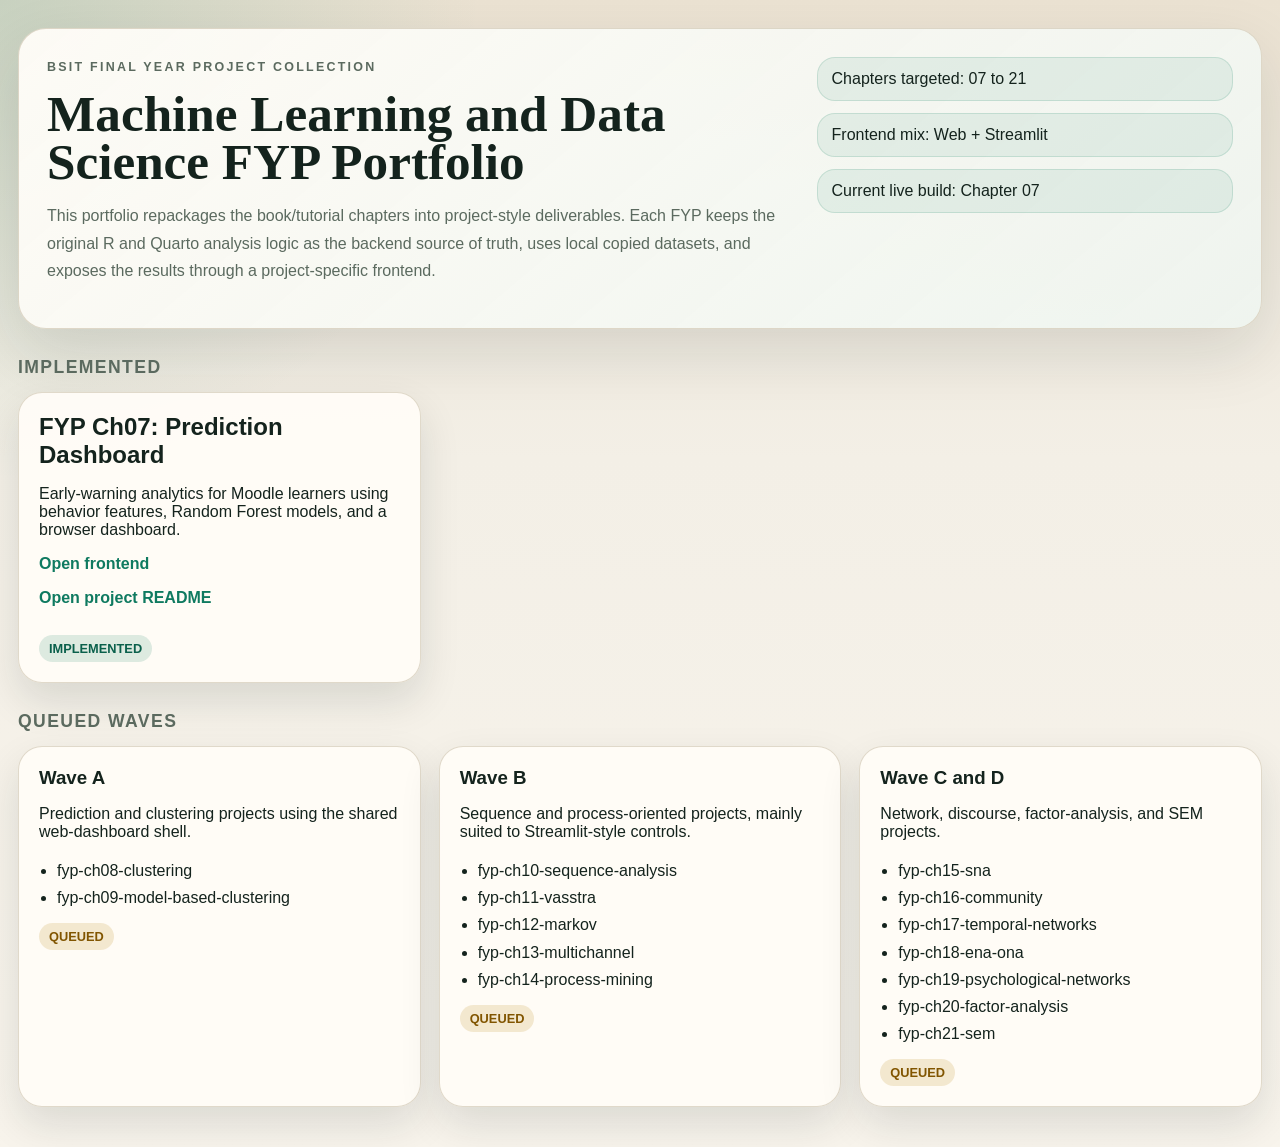
==== labook-code-main/fyp-index.html @ 8da55d39 "Add Chapter 07 student-prediction FYP package Introduce a self-contained Final Year Project package " ====
<!DOCTYPE html>
<html lang="en">
<head>
    <meta charset="UTF-8">
    <meta name="viewport" content="width=device-width, initial-scale=1.0">
    <title>BSIT FYP Portfolio</title>
    <style>
        :root {
            --ink: #14231d;
            --paper: #f3efe6;
            --panel: rgba(255, 252, 247, 0.95);
            --line: #d9d0bf;
            --green: #0f7a60;
            --orange: #c15b2f;
            --gold: #bb8d1f;
            --muted: #5b6a5f;
            --shadow: rgba(20, 35, 29, 0.12);
        }

        * {
            box-sizing: border-box;
        }

        body {
            margin: 0;
            color: var(--ink);
            background:
                radial-gradient(circle at top left, rgba(15, 122, 96, 0.16), transparent 28%),
                linear-gradient(180deg, #ebe2d2 0%, var(--paper) 40%, #f8f4ec 100%);
            font-family: "Trebuchet MS", "Segoe UI", sans-serif;
        }

        .shell {
            max-width: 1320px;
            margin: 0 auto;
            padding: 28px 18px 40px;
        }

        .hero {
            display: grid;
            grid-template-columns: minmax(0, 1.8fr) minmax(260px, 1fr);
            gap: 20px;
            padding: 28px;
            border-radius: 28px;
            border: 1px solid rgba(217, 208, 191, 0.85);
            background: linear-gradient(140deg, rgba(255, 252, 247, 0.96), rgba(238, 245, 240, 0.9));
            box-shadow: 0 24px 64px var(--shadow);
        }

        .eyebrow {
            margin: 0 0 12px;
            font-size: 0.78rem;
            letter-spacing: 0.18em;
            text-transform: uppercase;
            color: var(--green);
            font-weight: 700;
        }

        h1 {
            margin: 0;
            font-family: Georgia, "Times New Roman", serif;
            font-size: clamp(2.4rem, 4vw, 4.5rem);
            line-height: 0.94;
        }

        .hero p {
            color: var(--muted);
            line-height: 1.7;
            max-width: 760px;
        }

        .hero-side {
            display: grid;
            gap: 12px;
            align-content: start;
        }

        .hero-chip {
            padding: 12px 14px;
            border-radius: 18px;
            background: rgba(15, 122, 96, 0.08);
            border: 1px solid rgba(15, 122, 96, 0.15);
        }

        .section-title {
            margin: 28px 0 14px;
            font-size: 1.1rem;
            text-transform: uppercase;
            letter-spacing: 0.08em;
            color: var(--muted);
        }

        .grid {
            display: grid;
            grid-template-columns: repeat(3, minmax(0, 1fr));
            gap: 18px;
        }

        .card {
            padding: 20px;
            border-radius: 24px;
            border: 1px solid rgba(217, 208, 191, 0.8);
            background: var(--panel);
            box-shadow: 0 18px 40px var(--shadow);
        }

        .card h2,
        .card h3 {
            margin: 0;
        }

        .status {
            display: inline-block;
            margin-top: 12px;
            padding: 6px 10px;
            border-radius: 999px;
            font-size: 0.8rem;
            font-weight: 700;
            text-transform: uppercase;
        }

        .live {
            color: #0a604b;
            background: rgba(15, 122, 96, 0.14);
        }

        .queued {
            color: #815500;
            background: rgba(187, 141, 31, 0.18);
        }

        a {
            color: var(--green);
            font-weight: 700;
            text-decoration: none;
        }

        a:hover {
            text-decoration: underline;
        }

        ul {
            margin: 14px 0 0;
            padding-left: 18px;
            line-height: 1.7;
        }

        @media (max-width: 1024px) {
            .hero,
            .grid {
                grid-template-columns: 1fr;
            }
        }
    </style>
</head>
<body>
    <div class="shell">
        <section class="hero">
            <div>
                <p class="eyebrow">BSIT Final Year Project Collection</p>
                <h1>Machine Learning and Data Science FYP Portfolio</h1>
                <p>
                    This portfolio repackages the book/tutorial chapters into project-style deliverables.
                    Each FYP keeps the original R and Quarto analysis logic as the backend source of truth,
                    uses local copied datasets, and exposes the results through a project-specific frontend.
                </p>
            </div>
            <div class="hero-side">
                <div class="hero-chip">Chapters targeted: 07 to 21</div>
                <div class="hero-chip">Frontend mix: Web + Streamlit</div>
                <div class="hero-chip">Current live build: Chapter 07</div>
            </div>
        </section>

        <h2 class="section-title">Implemented</h2>
        <div class="grid">
            <article class="card">
                <h2>FYP Ch07: Prediction Dashboard</h2>
                <p>
                    Early-warning analytics for Moodle learners using behavior features, Random Forest models,
                    and a browser dashboard.
                </p>
                <p><a href="fyp-ch07-prediction/frontend/index.html">Open frontend</a></p>
                <p><a href="fyp-ch07-prediction/README.md">Open project README</a></p>
                <span class="status live">Implemented</span>
            </article>
        </div>

        <h2 class="section-title">Queued Waves</h2>
        <div class="grid">
            <article class="card">
                <h3>Wave A</h3>
                <p>Prediction and clustering projects using the shared web-dashboard shell.</p>
                <ul>
                    <li>fyp-ch08-clustering</li>
                    <li>fyp-ch09-model-based-clustering</li>
                </ul>
                <span class="status queued">Queued</span>
            </article>

            <article class="card">
                <h3>Wave B</h3>
                <p>Sequence and process-oriented projects, mainly suited to Streamlit-style controls.</p>
                <ul>
                    <li>fyp-ch10-sequence-analysis</li>
                    <li>fyp-ch11-vasstra</li>
                    <li>fyp-ch12-markov</li>
                    <li>fyp-ch13-multichannel</li>
                    <li>fyp-ch14-process-mining</li>
                </ul>
                <span class="status queued">Queued</span>
            </article>

            <article class="card">
                <h3>Wave C and D</h3>
                <p>Network, discourse, factor-analysis, and SEM projects.</p>
                <ul>
                    <li>fyp-ch15-sna</li>
                    <li>fyp-ch16-community</li>
                    <li>fyp-ch17-temporal-networks</li>
                    <li>fyp-ch18-ena-ona</li>
                    <li>fyp-ch19-psychological-networks</li>
                    <li>fyp-ch20-factor-analysis</li>
                    <li>fyp-ch21-sem</li>
                </ul>
                <span class="status queued">Queued</span>
            </article>
        </div>
    </div>
</body>
</html>
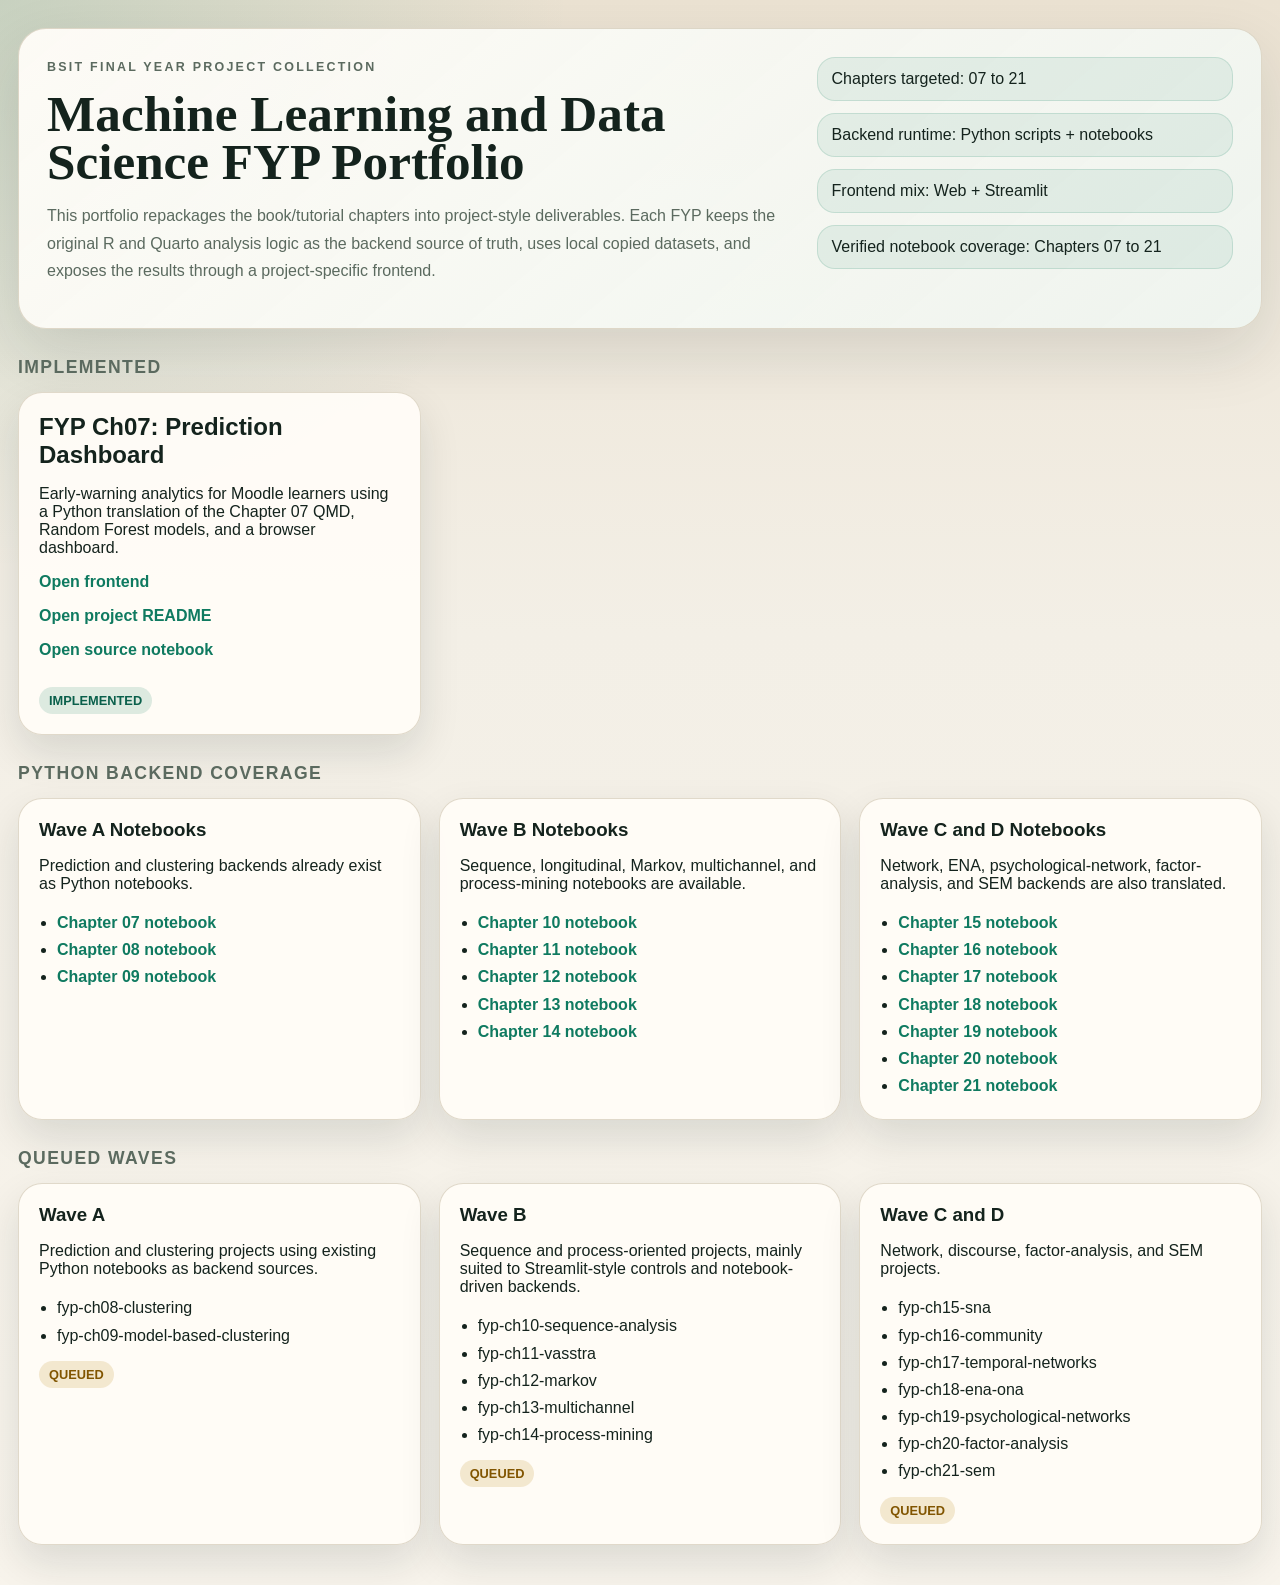
==== commit 3e14ddd0: "noop" ====
--- a/labook-code-main/fyp-index.html
+++ b/labook-code-main/fyp-index.html
@@ -167,8 +167,9 @@
             </div>
             <div class="hero-side">
                 <div class="hero-chip">Chapters targeted: 07 to 21</div>
+                <div class="hero-chip">Backend runtime: Python scripts + notebooks</div>
                 <div class="hero-chip">Frontend mix: Web + Streamlit</div>
-                <div class="hero-chip">Current live build: Chapter 07</div>
+                <div class="hero-chip">Verified notebook coverage: Chapters 07 to 21</div>
             </div>
         </section>
 
@@ -177,12 +178,52 @@
             <article class="card">
                 <h2>FYP Ch07: Prediction Dashboard</h2>
                 <p>
-                    Early-warning analytics for Moodle learners using behavior features, Random Forest models,
-                    and a browser dashboard.
+                    Early-warning analytics for Moodle learners using a Python translation of the Chapter 07 QMD,
+                    Random Forest models, and a browser dashboard.
                 </p>
                 <p><a href="fyp-ch07-prediction/frontend/index.html">Open frontend</a></p>
                 <p><a href="fyp-ch07-prediction/README.md">Open project README</a></p>
+                <p><a href="ch07-prediction/ch07-prediction.ipynb">Open source notebook</a></p>
                 <span class="status live">Implemented</span>
+            </article>
+        </div>
+
+        <h2 class="section-title">Python Backend Coverage</h2>
+        <div class="grid">
+            <article class="card">
+                <h3>Wave A Notebooks</h3>
+                <p>Prediction and clustering backends already exist as Python notebooks.</p>
+                <ul>
+                    <li><a href="ch07-prediction/ch07-prediction.ipynb">Chapter 07 notebook</a></li>
+                    <li><a href="ch08-clustering/ch08-clustering.ipynb">Chapter 08 notebook</a></li>
+                    <li><a href="ch09-model-based-clustering/ch09-model-based-clustering.ipynb">Chapter 09 notebook</a></li>
+                </ul>
+            </article>
+
+            <article class="card">
+                <h3>Wave B Notebooks</h3>
+                <p>Sequence, longitudinal, Markov, multichannel, and process-mining notebooks are available.</p>
+                <ul>
+                    <li><a href="ch10-sequence-analysis/ch10-sequence-analysis.ipynb">Chapter 10 notebook</a></li>
+                    <li><a href="ch11-vasstra/ch11-vasstra.ipynb">Chapter 11 notebook</a></li>
+                    <li><a href="ch12-markov/ch12-markov.ipynb">Chapter 12 notebook</a></li>
+                    <li><a href="ch13-multichannel/ch13-multichannel.ipynb">Chapter 13 notebook</a></li>
+                    <li><a href="ch14-process-mining/ch14-process-mining.ipynb">Chapter 14 notebook</a></li>
+                </ul>
+            </article>
+
+            <article class="card">
+                <h3>Wave C and D Notebooks</h3>
+                <p>Network, ENA, psychological-network, factor-analysis, and SEM backends are also translated.</p>
+                <ul>
+                    <li><a href="ch15-sna/ch15-sna.ipynb">Chapter 15 notebook</a></li>
+                    <li><a href="ch16-community/ch16-community.ipynb">Chapter 16 notebook</a></li>
+                    <li><a href="ch17-temporal-networks/ch17-temporal-networks.ipynb">Chapter 17 notebook</a></li>
+                    <li><a href="ch18-ena-ona/ch18-ena-ona.ipynb">Chapter 18 notebook</a></li>
+                    <li><a href="ch19-psychological-networks/ch19-psychological-networks.ipynb">Chapter 19 notebook</a></li>
+                    <li><a href="ch20-factor-analysis/ch20-factor-analysis.ipynb">Chapter 20 notebook</a></li>
+                    <li><a href="ch21-sem/ch21-sem.ipynb">Chapter 21 notebook</a></li>
+                </ul>
             </article>
         </div>
 
@@ -190,7 +231,7 @@
         <div class="grid">
             <article class="card">
                 <h3>Wave A</h3>
-                <p>Prediction and clustering projects using the shared web-dashboard shell.</p>
+                <p>Prediction and clustering projects using existing Python notebooks as backend sources.</p>
                 <ul>
                     <li>fyp-ch08-clustering</li>
                     <li>fyp-ch09-model-based-clustering</li>
@@ -200,7 +241,7 @@
 
             <article class="card">
                 <h3>Wave B</h3>
-                <p>Sequence and process-oriented projects, mainly suited to Streamlit-style controls.</p>
+                <p>Sequence and process-oriented projects, mainly suited to Streamlit-style controls and notebook-driven backends.</p>
                 <ul>
                     <li>fyp-ch10-sequence-analysis</li>
                     <li>fyp-ch11-vasstra</li>
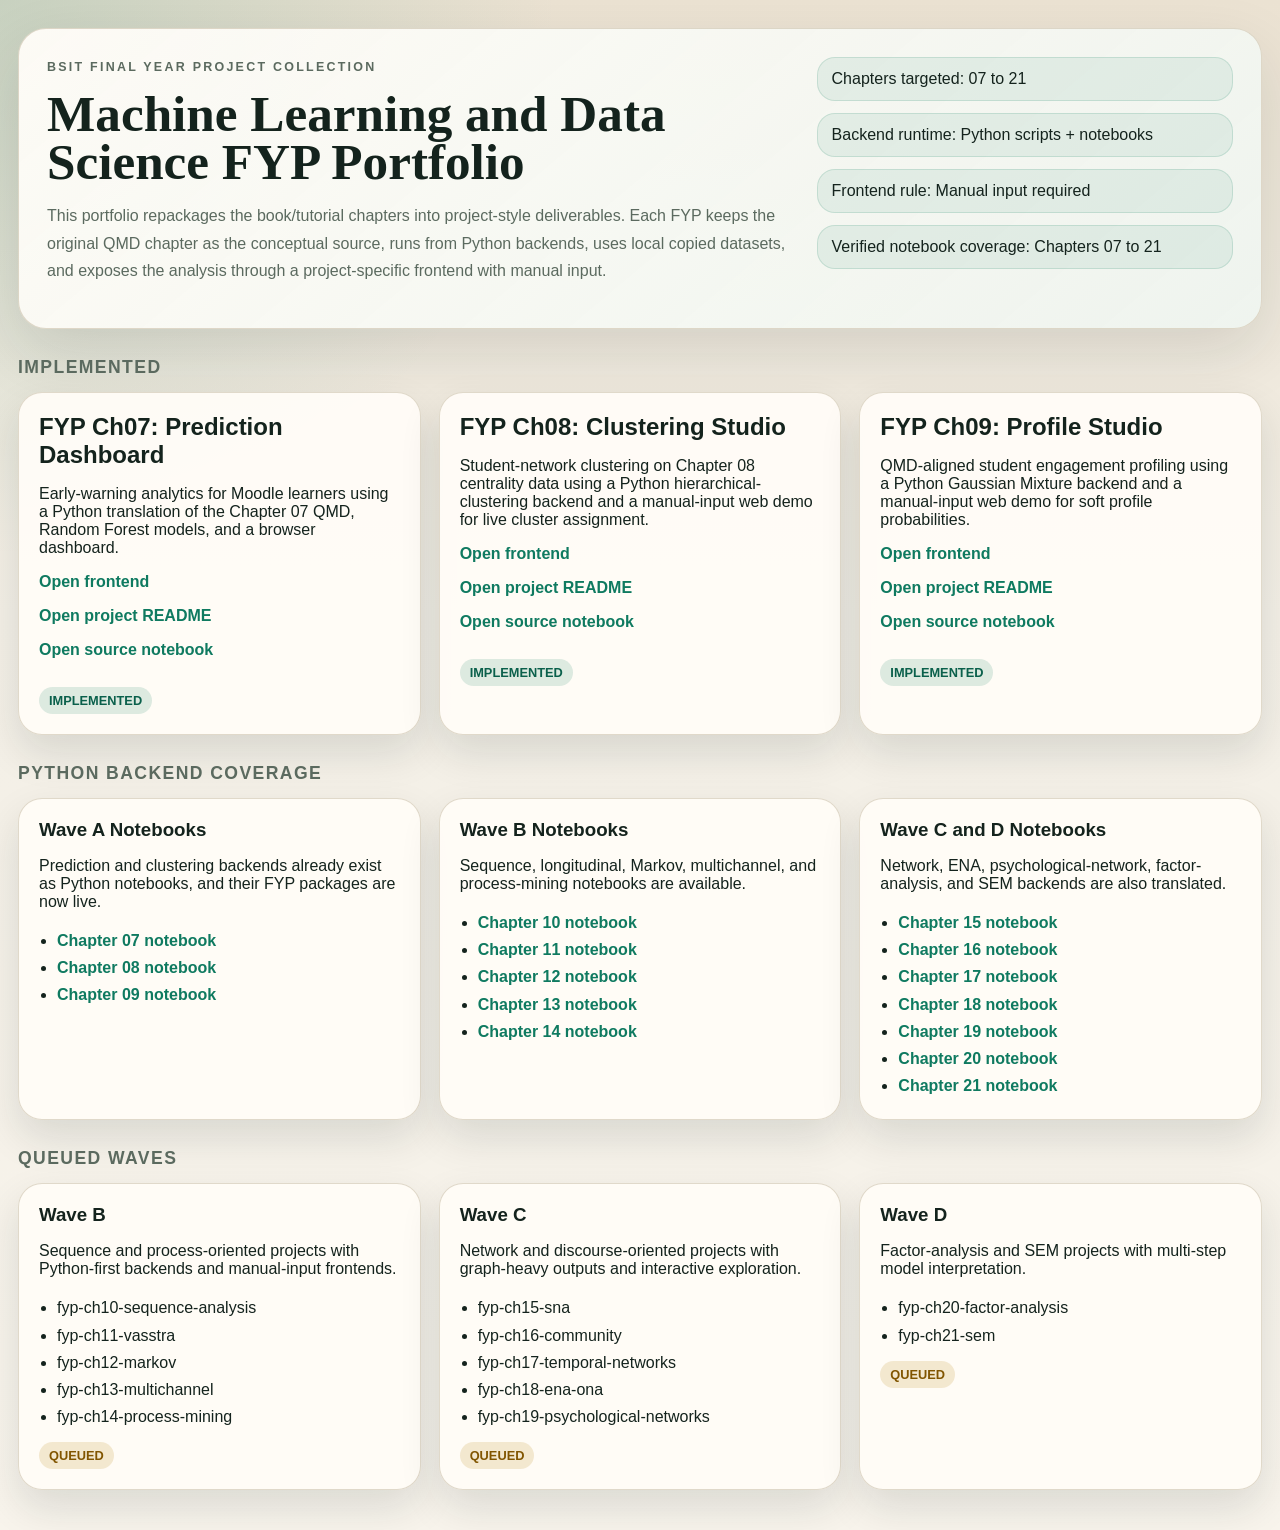
==== commit 6640d417: "Add FYP packages for Chapters 08 and 09 Package Chapter 08 and Chapter 09 as Python-first FYPs: add " ====
--- a/labook-code-main/fyp-index.html
+++ b/labook-code-main/fyp-index.html
@@ -161,14 +161,14 @@
                 <h1>Machine Learning and Data Science FYP Portfolio</h1>
                 <p>
                     This portfolio repackages the book/tutorial chapters into project-style deliverables.
-                    Each FYP keeps the original R and Quarto analysis logic as the backend source of truth,
-                    uses local copied datasets, and exposes the results through a project-specific frontend.
+                    Each FYP keeps the original QMD chapter as the conceptual source, runs from Python backends,
+                    uses local copied datasets, and exposes the analysis through a project-specific frontend with manual input.
                 </p>
             </div>
             <div class="hero-side">
                 <div class="hero-chip">Chapters targeted: 07 to 21</div>
                 <div class="hero-chip">Backend runtime: Python scripts + notebooks</div>
-                <div class="hero-chip">Frontend mix: Web + Streamlit</div>
+                <div class="hero-chip">Frontend rule: Manual input required</div>
                 <div class="hero-chip">Verified notebook coverage: Chapters 07 to 21</div>
             </div>
         </section>
@@ -186,13 +186,37 @@
                 <p><a href="ch07-prediction/ch07-prediction.ipynb">Open source notebook</a></p>
                 <span class="status live">Implemented</span>
             </article>
+
+            <article class="card">
+                <h2>FYP Ch08: Clustering Studio</h2>
+                <p>
+                    Student-network clustering on Chapter 08 centrality data using a Python hierarchical-clustering backend
+                    and a manual-input web demo for live cluster assignment.
+                </p>
+                <p><a href="fyp-ch08-clustering/frontend/index.html">Open frontend</a></p>
+                <p><a href="fyp-ch08-clustering/README.md">Open project README</a></p>
+                <p><a href="ch08-clustering/ch08-clustering.ipynb">Open source notebook</a></p>
+                <span class="status live">Implemented</span>
+            </article>
+
+            <article class="card">
+                <h2>FYP Ch09: Profile Studio</h2>
+                <p>
+                    QMD-aligned student engagement profiling using a Python Gaussian Mixture backend and
+                    a manual-input web demo for soft profile probabilities.
+                </p>
+                <p><a href="fyp-ch09-model-based-clustering/frontend/index.html">Open frontend</a></p>
+                <p><a href="fyp-ch09-model-based-clustering/README.md">Open project README</a></p>
+                <p><a href="ch09-model-based-clustering/ch09-model-based-clustering.ipynb">Open source notebook</a></p>
+                <span class="status live">Implemented</span>
+            </article>
         </div>
 
         <h2 class="section-title">Python Backend Coverage</h2>
         <div class="grid">
             <article class="card">
                 <h3>Wave A Notebooks</h3>
-                <p>Prediction and clustering backends already exist as Python notebooks.</p>
+                <p>Prediction and clustering backends already exist as Python notebooks, and their FYP packages are now live.</p>
                 <ul>
                     <li><a href="ch07-prediction/ch07-prediction.ipynb">Chapter 07 notebook</a></li>
                     <li><a href="ch08-clustering/ch08-clustering.ipynb">Chapter 08 notebook</a></li>
@@ -230,18 +254,8 @@
         <h2 class="section-title">Queued Waves</h2>
         <div class="grid">
             <article class="card">
-                <h3>Wave A</h3>
-                <p>Prediction and clustering projects using existing Python notebooks as backend sources.</p>
-                <ul>
-                    <li>fyp-ch08-clustering</li>
-                    <li>fyp-ch09-model-based-clustering</li>
-                </ul>
-                <span class="status queued">Queued</span>
-            </article>
-
-            <article class="card">
                 <h3>Wave B</h3>
-                <p>Sequence and process-oriented projects, mainly suited to Streamlit-style controls and notebook-driven backends.</p>
+                <p>Sequence and process-oriented projects with Python-first backends and manual-input frontends.</p>
                 <ul>
                     <li>fyp-ch10-sequence-analysis</li>
                     <li>fyp-ch11-vasstra</li>
@@ -253,14 +267,22 @@
             </article>
 
             <article class="card">
-                <h3>Wave C and D</h3>
-                <p>Network, discourse, factor-analysis, and SEM projects.</p>
+                <h3>Wave C</h3>
+                <p>Network and discourse-oriented projects with graph-heavy outputs and interactive exploration.</p>
                 <ul>
                     <li>fyp-ch15-sna</li>
                     <li>fyp-ch16-community</li>
                     <li>fyp-ch17-temporal-networks</li>
                     <li>fyp-ch18-ena-ona</li>
                     <li>fyp-ch19-psychological-networks</li>
+                </ul>
+                <span class="status queued">Queued</span>
+            </article>
+
+            <article class="card">
+                <h3>Wave D</h3>
+                <p>Factor-analysis and SEM projects with multi-step model interpretation.</p>
+                <ul>
                     <li>fyp-ch20-factor-analysis</li>
                     <li>fyp-ch21-sem</li>
                 </ul>
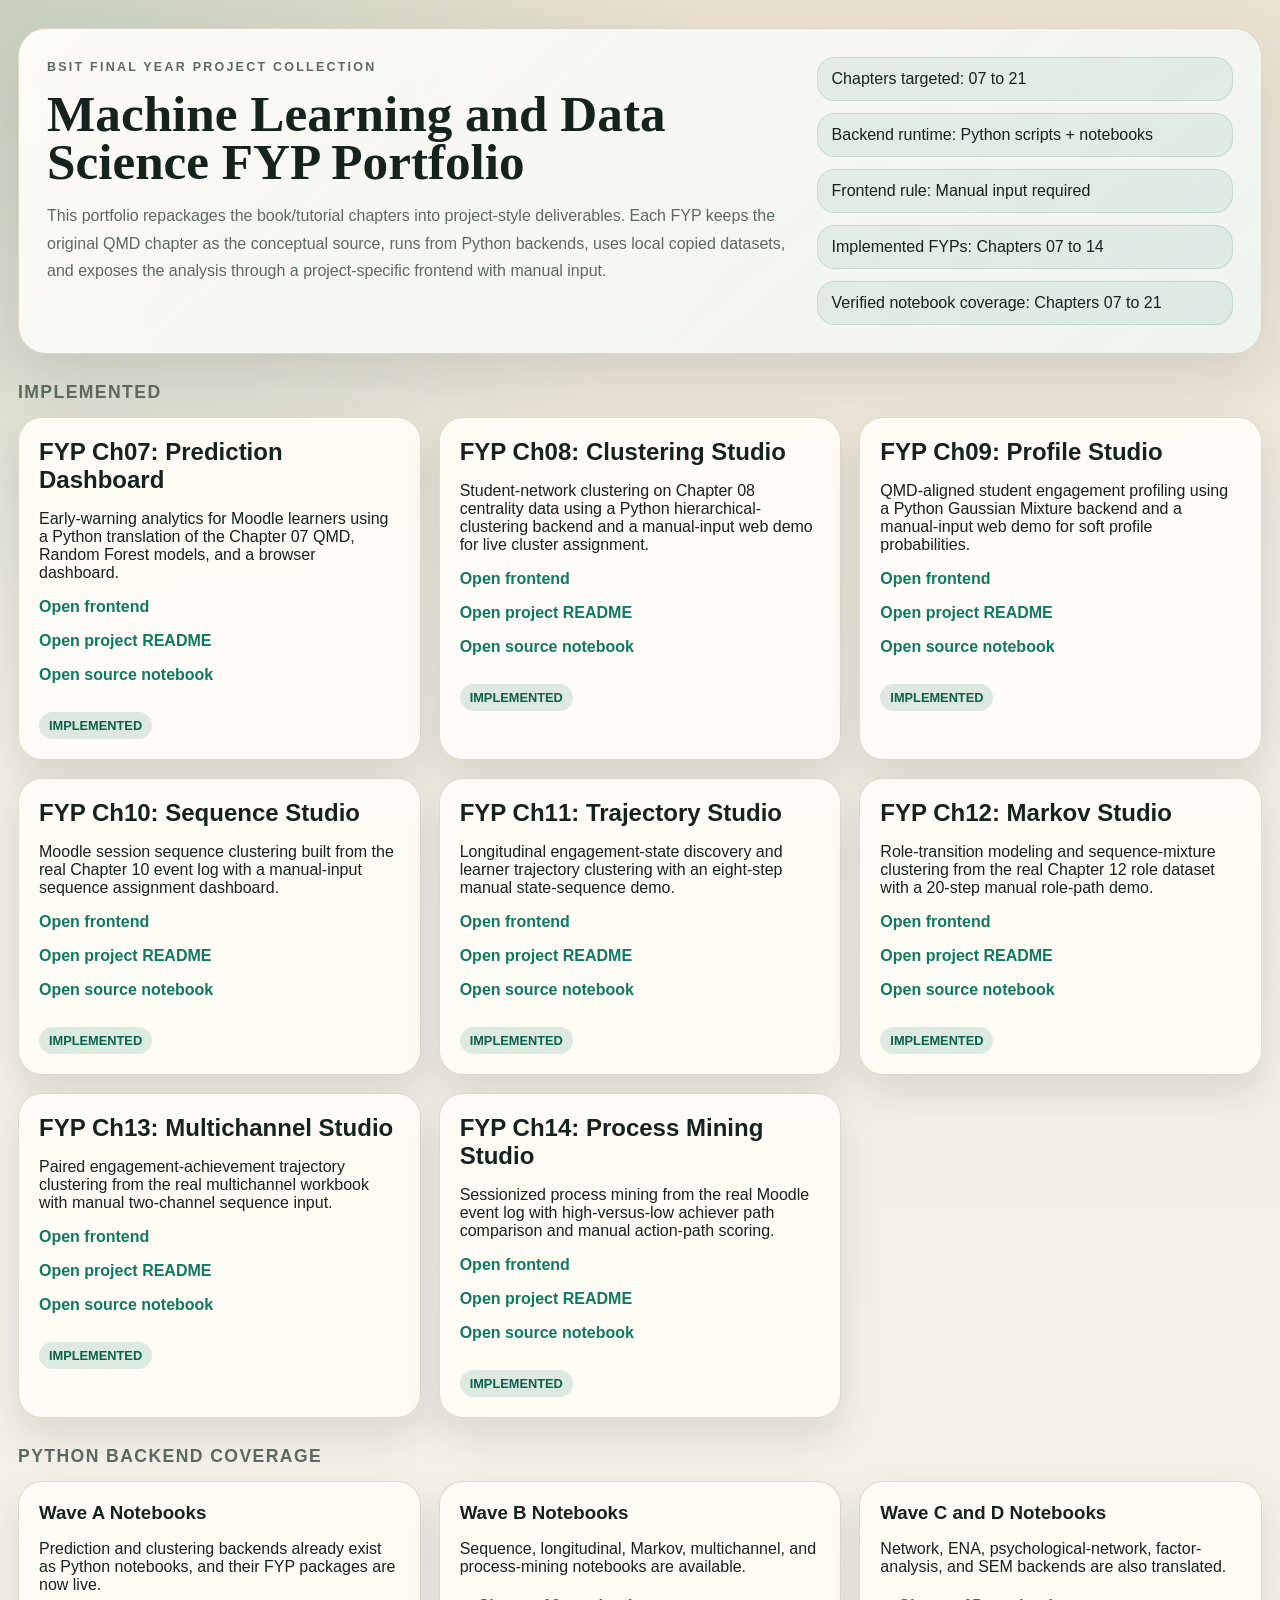
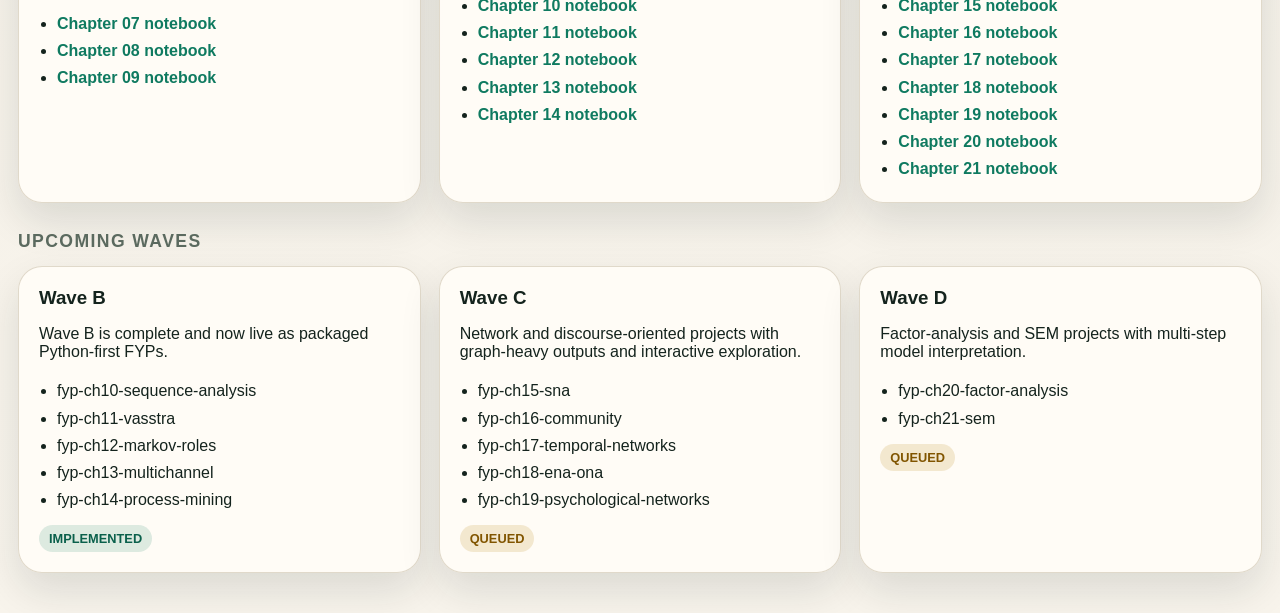
==== commit be6b0e97: "." ====
--- a/labook-code-main/fyp-index.html
+++ b/labook-code-main/fyp-index.html
@@ -169,6 +169,7 @@
                 <div class="hero-chip">Chapters targeted: 07 to 21</div>
                 <div class="hero-chip">Backend runtime: Python scripts + notebooks</div>
                 <div class="hero-chip">Frontend rule: Manual input required</div>
+                <div class="hero-chip">Implemented FYPs: Chapters 07 to 14</div>
                 <div class="hero-chip">Verified notebook coverage: Chapters 07 to 21</div>
             </div>
         </section>
@@ -208,6 +209,66 @@
                 <p><a href="fyp-ch09-model-based-clustering/frontend/index.html">Open frontend</a></p>
                 <p><a href="fyp-ch09-model-based-clustering/README.md">Open project README</a></p>
                 <p><a href="ch09-model-based-clustering/ch09-model-based-clustering.ipynb">Open source notebook</a></p>
+                <span class="status live">Implemented</span>
+            </article>
+
+            <article class="card">
+                <h2>FYP Ch10: Sequence Studio</h2>
+                <p>
+                    Moodle session sequence clustering built from the real Chapter 10 event log with a
+                    manual-input sequence assignment dashboard.
+                </p>
+                <p><a href="fyp-ch10-sequence-analysis/frontend/index.html">Open frontend</a></p>
+                <p><a href="fyp-ch10-sequence-analysis/README.md">Open project README</a></p>
+                <p><a href="ch10-sequence-analysis/ch10-sequence-analysis.ipynb">Open source notebook</a></p>
+                <span class="status live">Implemented</span>
+            </article>
+
+            <article class="card">
+                <h2>FYP Ch11: Trajectory Studio</h2>
+                <p>
+                    Longitudinal engagement-state discovery and learner trajectory clustering with an
+                    eight-step manual state-sequence demo.
+                </p>
+                <p><a href="fyp-ch11-vasstra/frontend/index.html">Open frontend</a></p>
+                <p><a href="fyp-ch11-vasstra/README.md">Open project README</a></p>
+                <p><a href="ch11-vasstra/ch11-vasstra.ipynb">Open source notebook</a></p>
+                <span class="status live">Implemented</span>
+            </article>
+
+            <article class="card">
+                <h2>FYP Ch12: Markov Studio</h2>
+                <p>
+                    Role-transition modeling and sequence-mixture clustering from the real Chapter 12
+                    role dataset with a 20-step manual role-path demo.
+                </p>
+                <p><a href="fyp-ch12-markov-roles/frontend/index.html">Open frontend</a></p>
+                <p><a href="fyp-ch12-markov-roles/README.md">Open project README</a></p>
+                <p><a href="ch12-markov/ch12-markov.ipynb">Open source notebook</a></p>
+                <span class="status live">Implemented</span>
+            </article>
+
+            <article class="card">
+                <h2>FYP Ch13: Multichannel Studio</h2>
+                <p>
+                    Paired engagement-achievement trajectory clustering from the real multichannel workbook
+                    with manual two-channel sequence input.
+                </p>
+                <p><a href="fyp-ch13-multichannel/frontend/index.html">Open frontend</a></p>
+                <p><a href="fyp-ch13-multichannel/README.md">Open project README</a></p>
+                <p><a href="ch13-multichannel/ch13-multichannel.ipynb">Open source notebook</a></p>
+                <span class="status live">Implemented</span>
+            </article>
+
+            <article class="card">
+                <h2>FYP Ch14: Process Mining Studio</h2>
+                <p>
+                    Sessionized process mining from the real Moodle event log with high-versus-low achiever
+                    path comparison and manual action-path scoring.
+                </p>
+                <p><a href="fyp-ch14-process-mining/frontend/index.html">Open frontend</a></p>
+                <p><a href="fyp-ch14-process-mining/README.md">Open project README</a></p>
+                <p><a href="ch14-process-mining/ch14-process-mining.ipynb">Open source notebook</a></p>
                 <span class="status live">Implemented</span>
             </article>
         </div>
@@ -251,19 +312,19 @@
             </article>
         </div>
 
-        <h2 class="section-title">Queued Waves</h2>
+        <h2 class="section-title">Upcoming Waves</h2>
         <div class="grid">
             <article class="card">
                 <h3>Wave B</h3>
-                <p>Sequence and process-oriented projects with Python-first backends and manual-input frontends.</p>
+                <p>Wave B is complete and now live as packaged Python-first FYPs.</p>
                 <ul>
                     <li>fyp-ch10-sequence-analysis</li>
                     <li>fyp-ch11-vasstra</li>
-                    <li>fyp-ch12-markov</li>
+                    <li>fyp-ch12-markov-roles</li>
                     <li>fyp-ch13-multichannel</li>
                     <li>fyp-ch14-process-mining</li>
                 </ul>
-                <span class="status queued">Queued</span>
+                <span class="status live">Implemented</span>
             </article>
 
             <article class="card">
